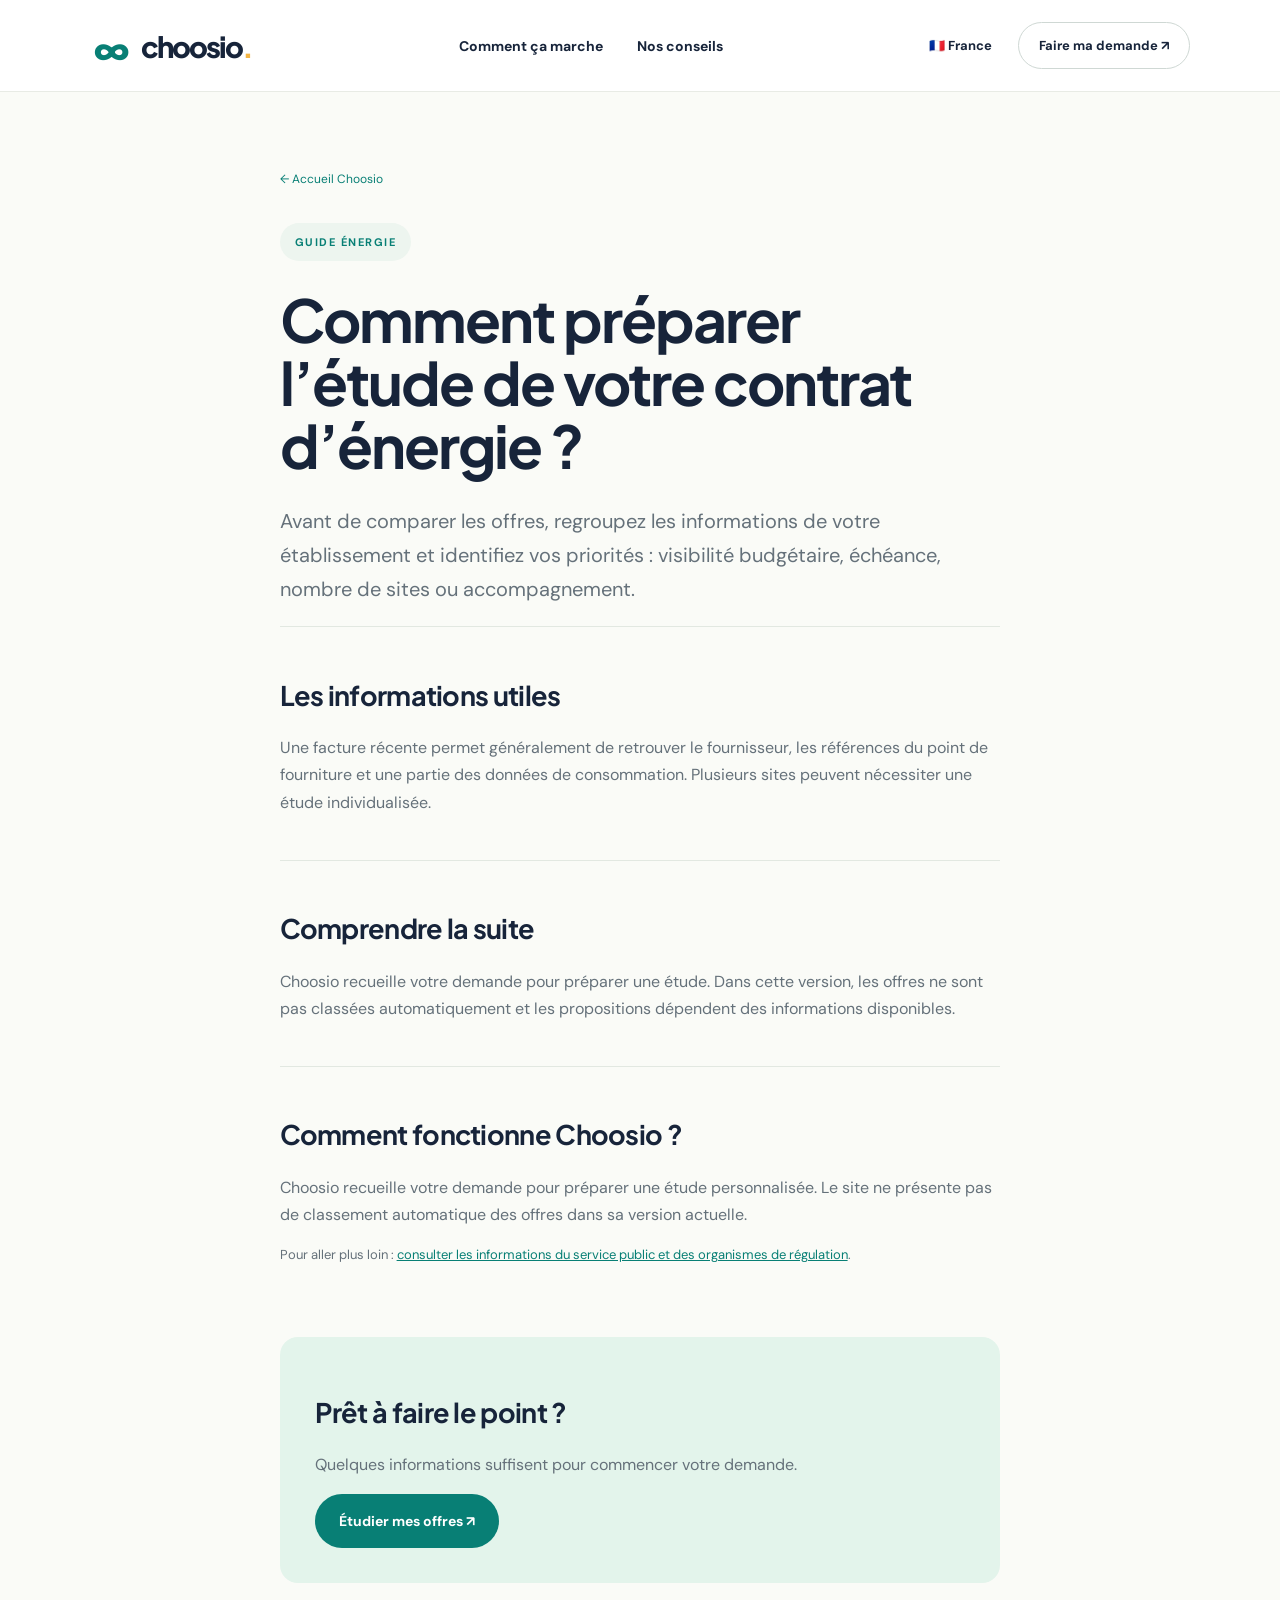
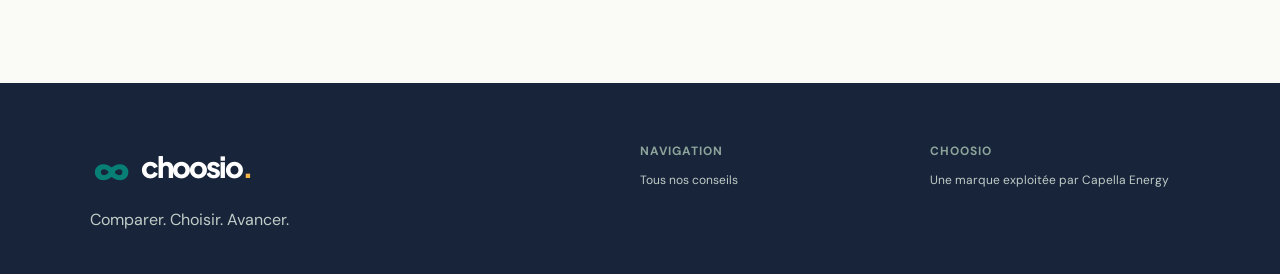
==== contrat-energie-entreprise/index.html @ 479e5b74 "Ajouter le site Choosio" ====
<!doctype html><html lang="fr"><head><meta charset="utf-8"><meta name="viewport" content="width=device-width,initial-scale=1"><meta name="robots" content="noindex,nofollow"><title>Contrat d’énergie entreprise : les points à vérifier | Choosio</title><meta name="description" content="Avant de comparer les offres, regroupez les informations de votre établissement et identifiez vos priorités : visibilité budgétaire, échéance, nombre de sites ou accompagnement."><link rel="preconnect" href="https://fonts.googleapis.com"><link rel="preconnect" href="https://fonts.gstatic.com" crossorigin><link href="https://fonts.googleapis.com/css2?family=DM+Sans:wght@400;500;600;700&family=Plus+Jakarta+Sans:wght@400;600;700;800&display=swap" rel="stylesheet"><link rel="stylesheet" href="/style.css"></head><body><header><a href="/" class="logo"><span class="symbol">∞</span>choosio<span class="dot">.</span></a><nav><a href="/#fonctionnement">Comment ça marche</a><a href="/#guides">Nos conseils</a></nav><div class="headright"><span class="country">🇫🇷 France</span><a class="headerbtn" href="/#commencer">Faire ma demande ↗</a></div></header><main class="article"><a class="crumb" href="/">← Accueil Choosio</a><div class="eyebrow" style="display:flex;width:max-content;margin-top:35px">GUIDE ÉNERGIE</div><h1>Comment préparer l’étude de votre contrat d’énergie ?</h1><p class="intro">Avant de comparer les offres, regroupez les informations de votre établissement et identifiez vos priorités : visibilité budgétaire, échéance, nombre de sites ou accompagnement.</p><section><h2>Les informations utiles</h2><p>Une facture récente permet généralement de retrouver le fournisseur, les références du point de fourniture et une partie des données de consommation. Plusieurs sites peuvent nécessiter une étude individualisée.</p></section><section><h2>Comprendre la suite</h2><p>Choosio recueille votre demande pour préparer une étude. Dans cette version, les offres ne sont pas classées automatiquement et les propositions dépendent des informations disponibles.</p></section><section><h2>Comment fonctionne Choosio ?</h2><p>Choosio recueille votre demande pour préparer une étude personnalisée. Le site ne présente pas de classement automatique des offres dans sa version actuelle.</p><p class="sources">Pour aller plus loin : <a href="https://entreprendre.service-public.gouv.fr/vosdroits/R72814">consulter les informations du service public et des organismes de régulation</a>.</p></section><section class="article-cta"><h2>Prêt à faire le point ?</h2><p>Quelques informations suffisent pour commencer votre demande.</p><a class="button" href="/#commencer">Étudier mes offres ↗</a></section></main><footer><div><a href="/" class="logo"><span class="symbol">∞</span>choosio<span class="dot">.</span></a><p>Comparer. Choisir. Avancer.</p></div><div><b>NAVIGATION</b><a href="/#guides">Tous nos conseils</a></div><div><b>CHOOSIO</b><span>Une marque exploitée par Capella Energy</span></div></footer></body></html>
---- style.css ----
*{box-sizing:border-box}html{scroll-behavior:smooth}body{margin:0;background:#fafbf7;color:#17243a;font-family:'DM Sans',sans-serif}header{height:92px;display:flex;align-items:center;justify-content:space-between;padding:0 7%;border-bottom:1px solid #e8ebe5;background:#fff}.logo{font:800 29px 'Plus Jakarta Sans';letter-spacing:-2px;color:#17243a;text-decoration:none;display:inline-flex;align-items:center}.symbol{font-size:46px;line-height:1;color:#087f75;letter-spacing:-5px;margin-right:13px}.dot{color:#f4b544}nav{display:flex;gap:34px}nav a,.textlink{color:#17243a;font-size:14px;text-decoration:none;font-weight:700}.headright{display:flex;gap:26px;align-items:center}.country{font-size:13px;font-weight:700}.headerbtn{border:1px solid #cfd8d4;border-radius:100px;padding:14px 20px;color:#17243a;text-decoration:none;font-size:13px;font-weight:700}.headerbtn span{margin-left:18px;color:#087f75}.hero{min-height:660px;display:grid;grid-template-columns:1fr 1fr;align-items:center;overflow:hidden;padding:40px 7% 50px;gap:6%}.eyebrow,.kicker{font-weight:700;font-size:11px;letter-spacing:1.5px;color:#087f75}.eyebrow{display:inline-flex;align-items:center;gap:10px;background:#edf5ef;padding:12px 15px;border-radius:40px}.eyebrow span{width:7px;height:7px;background:#f4b544;border-radius:50%}h1,h2,h3{font-family:'Plus Jakarta Sans',sans-serif;letter-spacing:-2px}h1{font-size:clamp(45px,5.3vw,76px);line-height:1.07;max-width:690px;margin:27px 0}p{color:#65717a;line-height:1.7}.hero-copy>p{max-width:500px;font-size:17px}.heroactions{display:flex;align-items:center;gap:30px;margin:32px 0}.button{border:0;display:inline-flex;align-items:center;justify-content:center;gap:40px;text-decoration:none;color:white;background:#087f75;border-radius:100px;padding:18px 24px;font-weight:700;font-size:14px;cursor:pointer}.button:hover{background:#06685f}.hero-tags{display:flex;gap:11px;flex-wrap:wrap;margin-top:60px}.hero-tags span{border:1px solid #e0e6e0;border-radius:30px;padding:9px 13px;color:#69766f;font-size:12px}.art{height:545px;background:#dff4eb;border-radius:220px 220px 32px 32px;position:relative;overflow:hidden;display:flex;justify-content:center;align-items:center}.art-orbit{position:absolute;border:1px solid #b6e3d3;border-radius:50%;width:530px;height:530px}.orbit2{width:410px;height:410px}.toplabel{position:absolute;top:50px;font-size:10px;letter-spacing:1px;font-weight:bold;color:#087f75}.sun{color:#f4b544;font-size:20px}.energy-card{position:relative;background:#fff;border-radius:22px;padding:27px;width:310px;box-shadow:0 25px 60px #28695822;transform:rotate(-3deg)}.cardtop{display:flex;align-items:center;gap:10px;color:#9ca7a0;font-size:9px;letter-spacing:1px;font-weight:bold}.mini-logo{color:#087f75;font-size:28px}.carddots{margin-left:auto}.energy-icon{width:43px;height:43px;background:#fef2d9;border-radius:50%;display:grid;place-items:center;color:#e3a127;margin:20px 0 12px;font-size:23px}.energy-card h3{font-size:22px;line-height:1.3;letter-spacing:-1px;margin:0}.energy-card p{font-size:12px;line-height:1.5}.cardline{border:1px solid #e9eeeb;border-radius:9px;margin-top:8px;padding:13px;font-size:12px;font-weight:700;display:flex;justify-content:space-between}.cardline strong{color:#087f75}.cardbottom{margin-top:18px;color:#91a198;font-size:10px;display:flex;justify-content:space-between}.floatcard{position:absolute;bottom:60px;right:5%;background:#fff;padding:14px 18px;border-radius:12px;display:flex;gap:10px;align-items:center;box-shadow:0 12px 30px #28695822;font-size:11px}.floatcard small{display:block;color:#88948c;margin-top:4px}.float-icon,.success-icon{display:grid;place-items:center;background:#dff4eb;color:#087f75;border-radius:50%;width:35px;height:35px}.spark{position:absolute;top:115px;right:12%;color:#f4b544;font-size:50px}.ticker{display:flex;justify-content:space-evenly;align-items:center;background:#17243a;color:#fff;padding:21px;font-size:10px;font-weight:bold;letter-spacing:1.5px}.ticker b{color:#f4b544;font-size:18px}.section{padding:110px 7%}.section-head{display:flex;align-items:end;justify-content:space-between;gap:30px}.section-head p{max-width:350px}.section h2,.formintro h2{font-size:clamp(36px,4vw,55px);line-height:1.16;margin:20px 0 30px}em{font-style:normal;color:#087f75}.step-grid{display:grid;grid-template-columns:repeat(3,1fr);gap:18px;margin-top:45px}.step-grid article{padding:28px;border:1px solid #e2e8e1;background:#fff;border-radius:17px;min-height:220px}.stepnum{font-size:13px;font-weight:bold;color:#a4b2aa;display:flex;justify-content:space-between}.stepnum span{color:#087f75;font-size:22px}.step-grid h3{font-size:19px;margin-top:45px;letter-spacing:-.5px}.step-grid p{font-size:14px}.formsection{background:#e3f4eb;padding:100px 7%;display:grid;grid-template-columns:.8fr 1.2fr;gap:8%}.formintro>p{max-width:430px}.little-note{display:flex;gap:14px;margin-top:60px;font-size:13px;line-height:1.6}.little-note>span{font-size:28px;color:#e9aa35}.formcard{background:#fff;border-radius:22px;padding:35px;box-shadow:0 18px 50px #255b3b11}.form-head{display:flex;justify-content:space-between;font-size:10px;letter-spacing:1px;font-weight:700;color:#738178}.bar{height:4px;background:#edf1ed;border-radius:3px;margin:15px 0 32px}.bar span{display:block;width:33.33%;height:100%;background:#087f75;transition:.2s}.formcard h3{font-size:24px;letter-spacing:-.7px;margin:0}.formcard p{font-size:14px}.choices{display:grid;gap:10px;margin:25px 0}.choices button{border:1px solid #e0e7e2;background:white;border-radius:12px;text-align:left;padding:17px;color:#17243a;font-weight:700;font-size:15px;cursor:pointer}.choices button:hover{border-color:#087f75;background:#f4fbf7}.choices small{display:block;font-weight:400;color:#78877f;margin-top:5px}.choices b{float:right;color:#087f75;margin-top:-20px}.fields{display:grid;grid-template-columns:1fr 1fr;gap:15px;margin:25px 0}.fields label{font-size:12px;font-weight:700}.fields input{display:block;width:100%;padding:12px;margin-top:7px;border:1px solid #dce5df;border-radius:8px;font:inherit}.check{font-size:12px;display:flex;gap:10px;color:#596a61}.demo-warning{font-size:12px!important;background:#fff5da;padding:12px;border-radius:8px;color:#735819}.formactions{display:flex;justify-content:space-between;align-items:center}.back{border:0;background:none;color:#087f75;font-weight:700;cursor:pointer;padding:12px 0}.clarity{display:grid;grid-template-columns:1fr 1fr;gap:10%;align-items:center}.clarity-art{min-height:340px;border-radius:20px;background:#17243a;display:flex;align-items:center;justify-content:center;gap:25px;color:white;font-weight:800;font-size:27px;letter-spacing:1px}.circle{font-size:120px;color:#f4b544}.faq{display:grid;grid-template-columns:1fr 1fr;gap:10%;background:white}.faq details{border-bottom:1px solid #e2e9e4;padding:20px 0}.faq summary{cursor:pointer;font-weight:700;list-style:none}.faq summary:after{content:'+';float:right;color:#087f75;font-size:22px}.faq p{font-size:14px}.cta{margin:20px 7% 80px;background:#087f75;border-radius:24px;padding:60px;text-align:center;color:#fff}.cta span{font-size:10px;letter-spacing:2px}.cta h2{font-size:45px;line-height:1.15}.cta h2 span{font-size:inherit;color:#f4b544}.light{background:white;color:#087f75}.light:hover{background:#eff9f3}footer{background:#17243a;color:white;padding:60px 7% 25px;display:grid;grid-template-columns:2fr 1fr 1fr;gap:30px}footer .logo{color:white}footer div:not(:first-child){display:flex;flex-direction:column;gap:13px;font-size:12px}footer p,footer span,footer a{color:#c1cdc7}footer a{text-decoration:none}footer b{color:#8ea49b;letter-spacing:1px}.footbottom{grid-column:1/-1;border-top:1px solid #ffffff24;padding-top:22px;margin-top:30px}.formstep[hidden]{display:none}@media(max-width:850px){header{height:75px;padding:0 5%}nav,.headerbtn{display:none}.hero{grid-template-columns:1fr;padding:50px 6%;gap:35px}.hero-tags{margin-top:30px}.art{height:450px}.section,.formsection{padding:75px 6%}.formsection,.clarity,.faq{grid-template-columns:1fr}.formsection{gap:35px}.little-note{margin-top:25px}.step-grid{grid-template-columns:1fr}.section-head{display:block}.clarity{gap:35px}.faq{gap:20px}.ticker span:nth-of-type(4),.ticker b:last-of-type{display:none}.cta{margin:20px 6% 60px;padding:45px 20px}.cta h2{font-size:32px}footer{grid-template-columns:1fr 1fr}.footbottom{grid-column:1/-1}}@media(max-width:480px){.fields{grid-template-columns:1fr}.formcard{padding:25px}.heroactions{gap:15px}.textlink{font-size:12px}.ticker{font-size:8px}.floatcard{right:2%}}
.resource-links{display:grid;grid-template-columns:repeat(3,1fr);gap:16px;margin-top:42px}.resource-links a{display:flex;justify-content:space-between;gap:15px;padding:28px;border:1px solid #e2e8e1;background:white;border-radius:16px;color:#17243a;text-decoration:none;font:700 17px 'Plus Jakarta Sans';line-height:1.5}.resource-links a span{color:#087f75}.resource-links a:hover{border-color:#087f75}.fields select{display:block;width:100%;padding:12px;margin-top:7px;border:1px solid #dce5df;border-radius:8px;font:inherit;background:white}.article{max-width:900px;margin:auto;padding:75px 7% 100px}.article .crumb{font-size:12px;color:#087f75;text-decoration:none}.article h1{font-size:clamp(36px,5vw,59px)}.article .intro{font-size:20px;max-width:760px}.article section{padding:28px 0;border-top:1px solid #e2e8e1}.article h2{font-size:27px;letter-spacing:-.7px}.article p{max-width:720px}.article .article-cta{background:#e3f4eb;border:0;border-radius:18px;padding:35px;margin-top:30px}.sources{font-size:13px}.sources a{color:#087f75}@media(max-width:850px){.resource-links{grid-template-columns:1fr}}
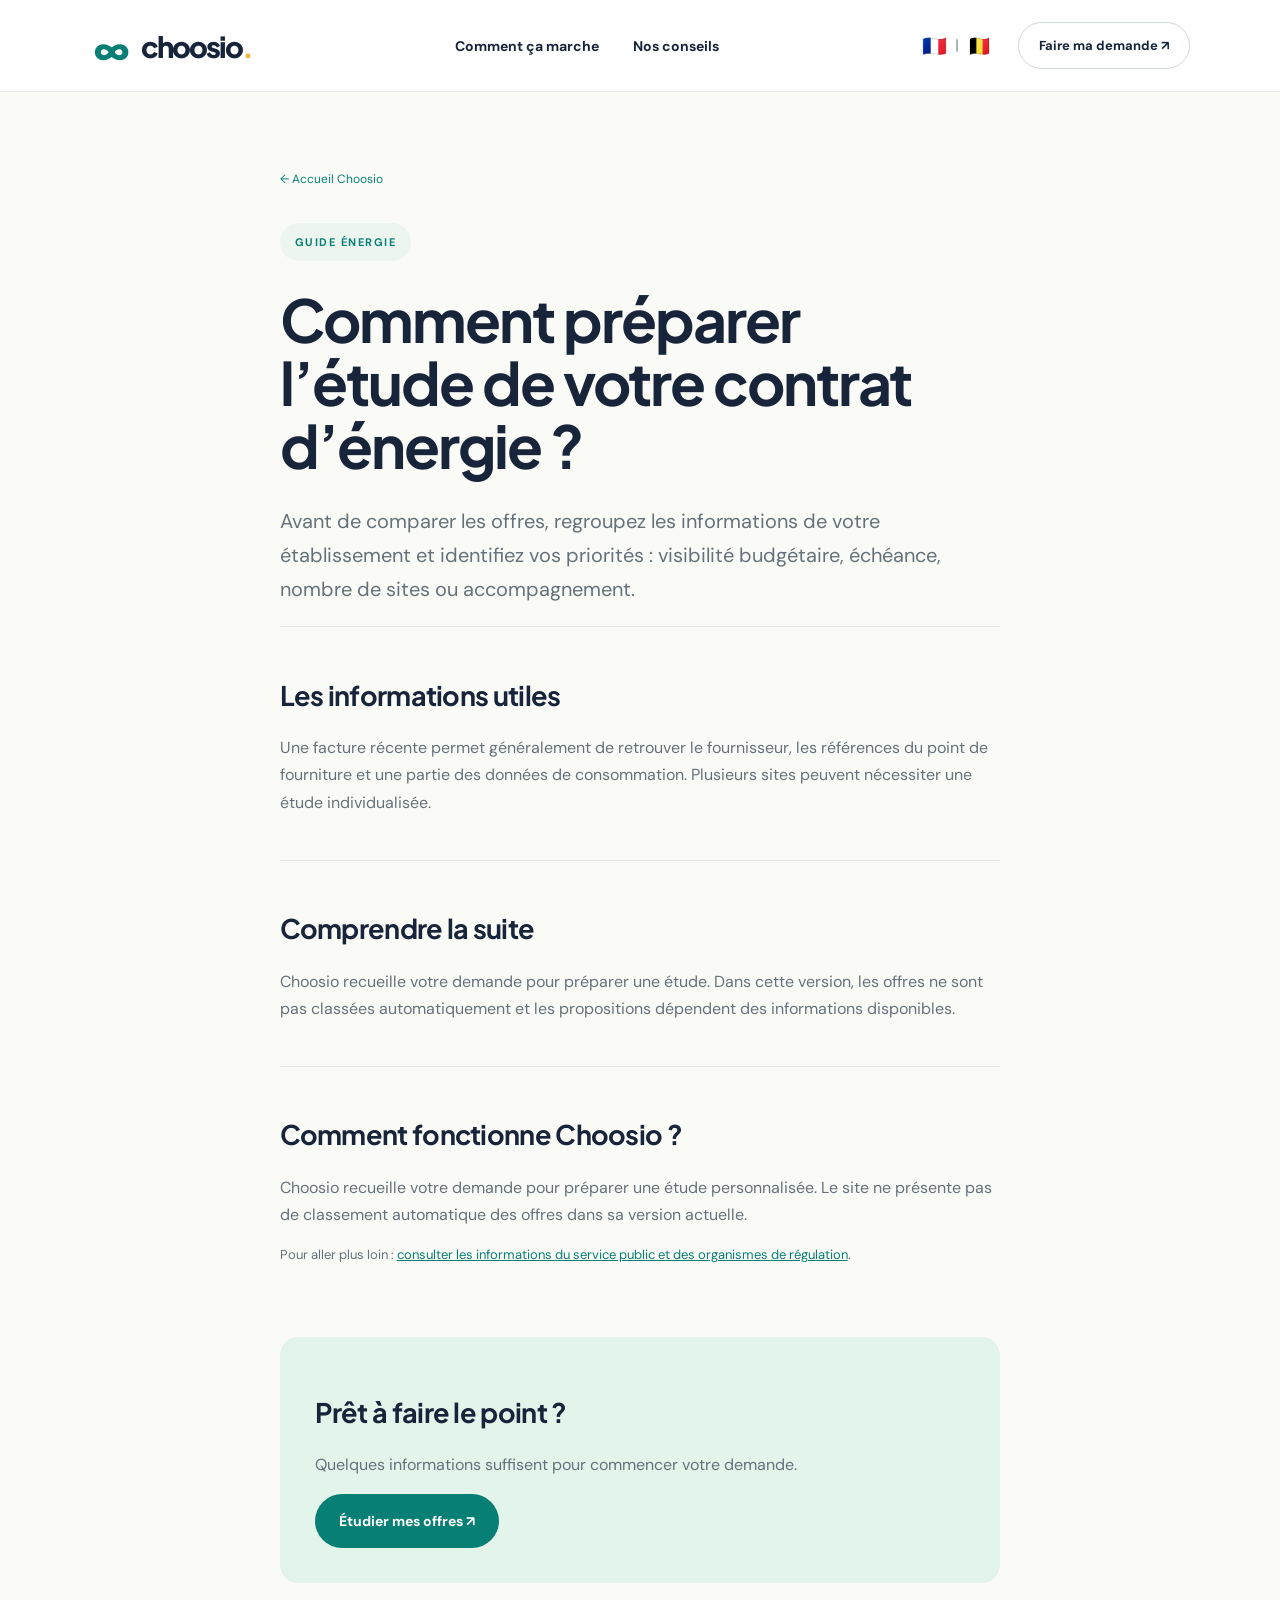
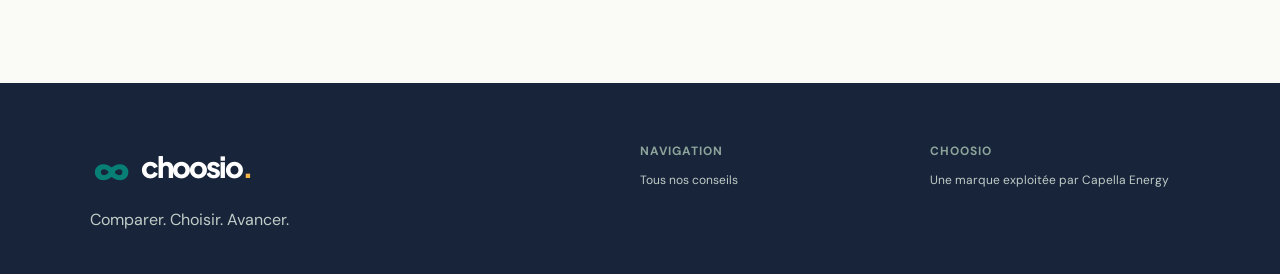
==== commit da4cabf3: "Ajouter le sélecteur de pays" ====
--- a/contrat-energie-entreprise/index.html
+++ b/contrat-energie-entreprise/index.html
@@ -1 +1 @@
-<!doctype html><html lang="fr"><head><meta charset="utf-8"><meta name="viewport" content="width=device-width,initial-scale=1"><meta name="robots" content="noindex,nofollow"><title>Contrat d’énergie entreprise : les points à vérifier | Choosio</title><meta name="description" content="Avant de comparer les offres, regroupez les informations de votre établissement et identifiez vos priorités : visibilité budgétaire, échéance, nombre de sites ou accompagnement."><link rel="preconnect" href="https://fonts.googleapis.com"><link rel="preconnect" href="https://fonts.gstatic.com" crossorigin><link href="https://fonts.googleapis.com/css2?family=DM+Sans:wght@400;500;600;700&family=Plus+Jakarta+Sans:wght@400;600;700;800&display=swap" rel="stylesheet"><link rel="stylesheet" href="/style.css"></head><body><header><a href="/" class="logo"><span class="symbol">∞</span>choosio<span class="dot">.</span></a><nav><a href="/#fonctionnement">Comment ça marche</a><a href="/#guides">Nos conseils</a></nav><div class="headright"><span class="country">🇫🇷 France</span><a class="headerbtn" href="/#commencer">Faire ma demande ↗</a></div></header><main class="article"><a class="crumb" href="/">← Accueil Choosio</a><div class="eyebrow" style="display:flex;width:max-content;margin-top:35px">GUIDE ÉNERGIE</div><h1>Comment préparer l’étude de votre contrat d’énergie ?</h1><p class="intro">Avant de comparer les offres, regroupez les informations de votre établissement et identifiez vos priorités : visibilité budgétaire, échéance, nombre de sites ou accompagnement.</p><section><h2>Les informations utiles</h2><p>Une facture récente permet généralement de retrouver le fournisseur, les références du point de fourniture et une partie des données de consommation. Plusieurs sites peuvent nécessiter une étude individualisée.</p></section><section><h2>Comprendre la suite</h2><p>Choosio recueille votre demande pour préparer une étude. Dans cette version, les offres ne sont pas classées automatiquement et les propositions dépendent des informations disponibles.</p></section><section><h2>Comment fonctionne Choosio ?</h2><p>Choosio recueille votre demande pour préparer une étude personnalisée. Le site ne présente pas de classement automatique des offres dans sa version actuelle.</p><p class="sources">Pour aller plus loin : <a href="https://entreprendre.service-public.gouv.fr/vosdroits/R72814">consulter les informations du service public et des organismes de régulation</a>.</p></section><section class="article-cta"><h2>Prêt à faire le point ?</h2><p>Quelques informations suffisent pour commencer votre demande.</p><a class="button" href="/#commencer">Étudier mes offres ↗</a></section></main><footer><div><a href="/" class="logo"><span class="symbol">∞</span>choosio<span class="dot">.</span></a><p>Comparer. Choisir. Avancer.</p></div><div><b>NAVIGATION</b><a href="/#guides">Tous nos conseils</a></div><div><b>CHOOSIO</b><span>Une marque exploitée par Capella Energy</span></div></footer></body></html>+<!doctype html><html lang="fr"><head><meta charset="utf-8"><meta name="viewport" content="width=device-width,initial-scale=1"><meta name="robots" content="noindex,nofollow"><title>Contrat d’énergie entreprise : les points à vérifier | Choosio</title><meta name="description" content="Avant de comparer les offres, regroupez les informations de votre établissement et identifiez vos priorités : visibilité budgétaire, échéance, nombre de sites ou accompagnement."><link rel="preconnect" href="https://fonts.googleapis.com"><link rel="preconnect" href="https://fonts.gstatic.com" crossorigin><link href="https://fonts.googleapis.com/css2?family=DM+Sans:wght@400;500;600;700&family=Plus+Jakarta+Sans:wght@400;600;700;800&display=swap" rel="stylesheet"><link rel="stylesheet" href="/style.css"></head><body><header><a href="/" class="logo"><span class="symbol">∞</span>choosio<span class="dot">.</span></a><nav><a href="/#fonctionnement">Comment ça marche</a><a href="/#guides">Nos conseils</a></nav><div class="headright"><span class="country" role="group" aria-label="Choisir le pays" style="display:inline-flex;align-items:center;gap:8px;white-space:nowrap;font-size:20px;line-height:1"><a href="https://choosio.fr/" aria-label="France" aria-current="page" style="text-decoration:none">🇫🇷</a><span aria-hidden="true" style="font-size:15px;color:#aab5ae">|</span><a href="https://choosio.be/" aria-label="Belgique" style="text-decoration:none">🇧🇪</a></span><a class="headerbtn" href="/#commencer">Faire ma demande ↗</a></div></header><main class="article"><a class="crumb" href="/">← Accueil Choosio</a><div class="eyebrow" style="display:flex;width:max-content;margin-top:35px">GUIDE ÉNERGIE</div><h1>Comment préparer l’étude de votre contrat d’énergie ?</h1><p class="intro">Avant de comparer les offres, regroupez les informations de votre établissement et identifiez vos priorités : visibilité budgétaire, échéance, nombre de sites ou accompagnement.</p><section><h2>Les informations utiles</h2><p>Une facture récente permet généralement de retrouver le fournisseur, les références du point de fourniture et une partie des données de consommation. Plusieurs sites peuvent nécessiter une étude individualisée.</p></section><section><h2>Comprendre la suite</h2><p>Choosio recueille votre demande pour préparer une étude. Dans cette version, les offres ne sont pas classées automatiquement et les propositions dépendent des informations disponibles.</p></section><section><h2>Comment fonctionne Choosio ?</h2><p>Choosio recueille votre demande pour préparer une étude personnalisée. Le site ne présente pas de classement automatique des offres dans sa version actuelle.</p><p class="sources">Pour aller plus loin : <a href="https://entreprendre.service-public.gouv.fr/vosdroits/R72814">consulter les informations du service public et des organismes de régulation</a>.</p></section><section class="article-cta"><h2>Prêt à faire le point ?</h2><p>Quelques informations suffisent pour commencer votre demande.</p><a class="button" href="/#commencer">Étudier mes offres ↗</a></section></main><footer><div><a href="/" class="logo"><span class="symbol">∞</span>choosio<span class="dot">.</span></a><p>Comparer. Choisir. Avancer.</p></div><div><b>NAVIGATION</b><a href="/#guides">Tous nos conseils</a></div><div><b>CHOOSIO</b><span>Une marque exploitée par Capella Energy</span></div></footer></body></html>
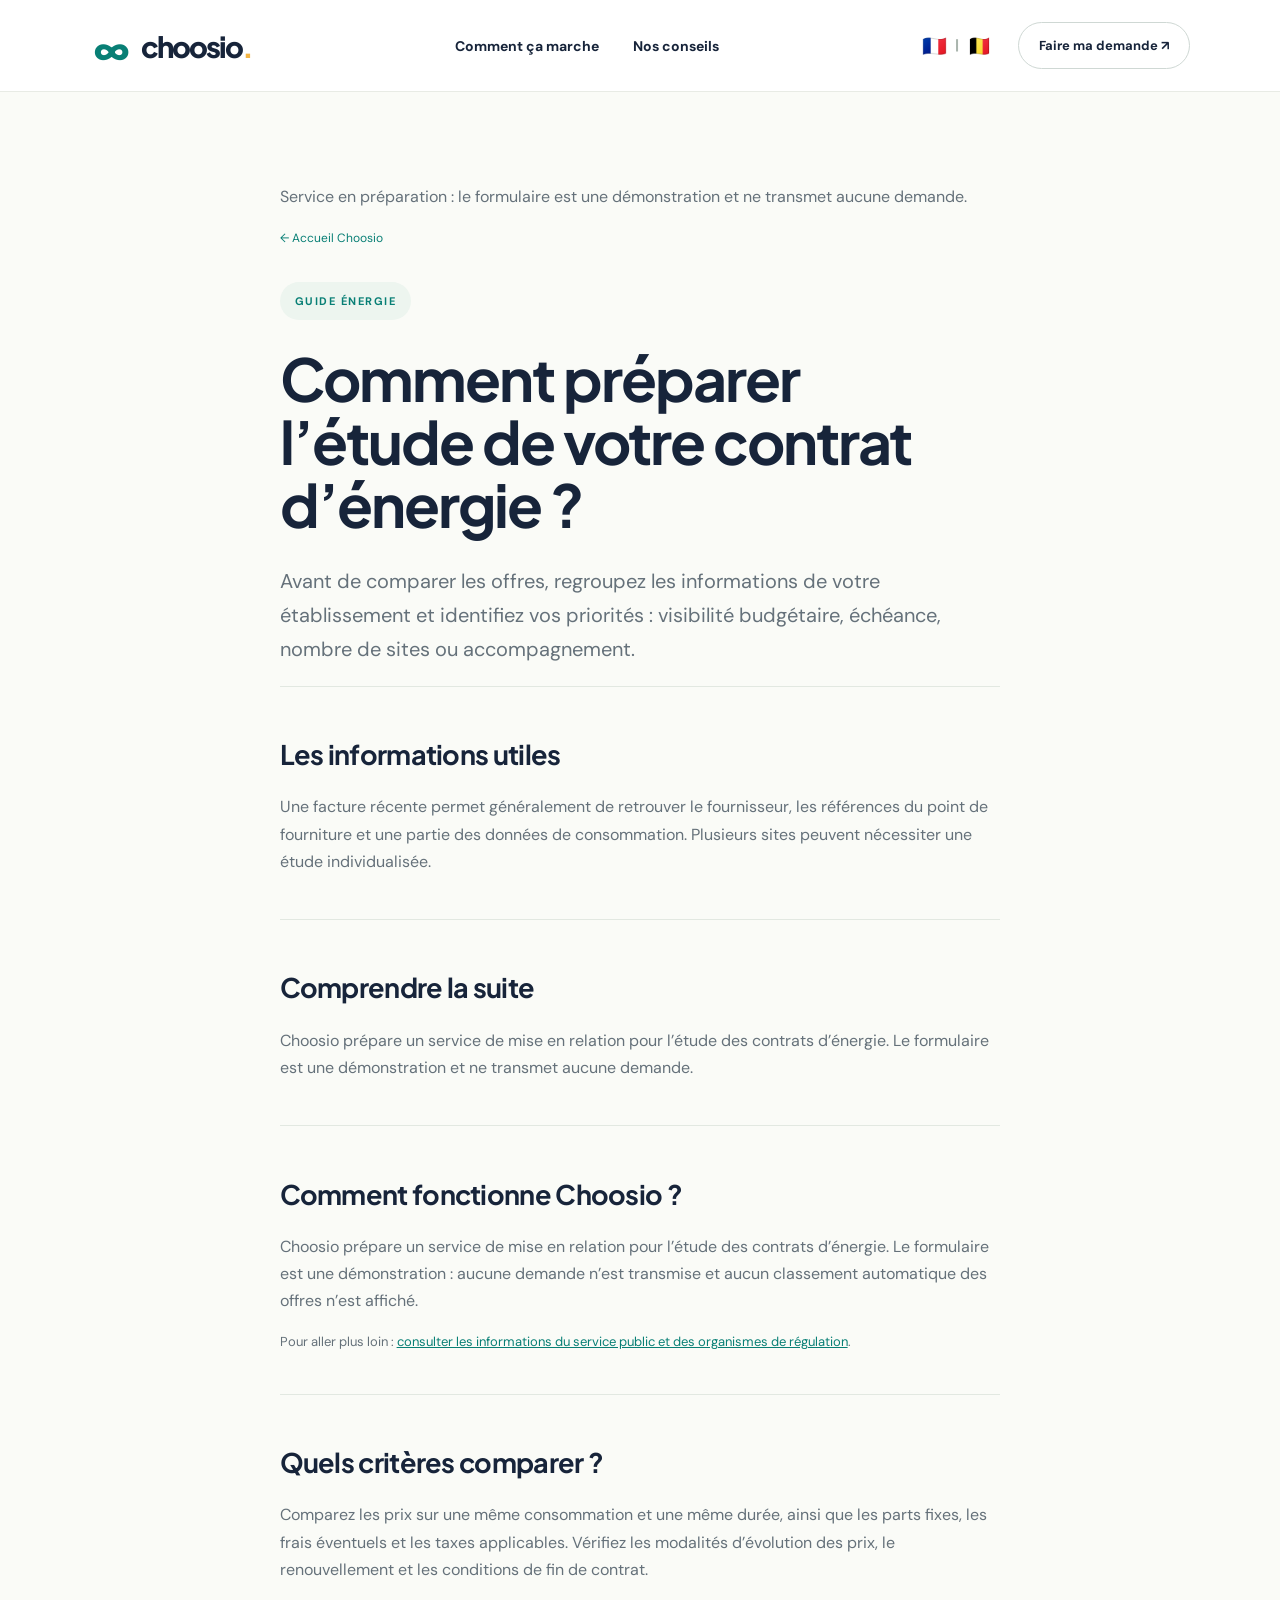
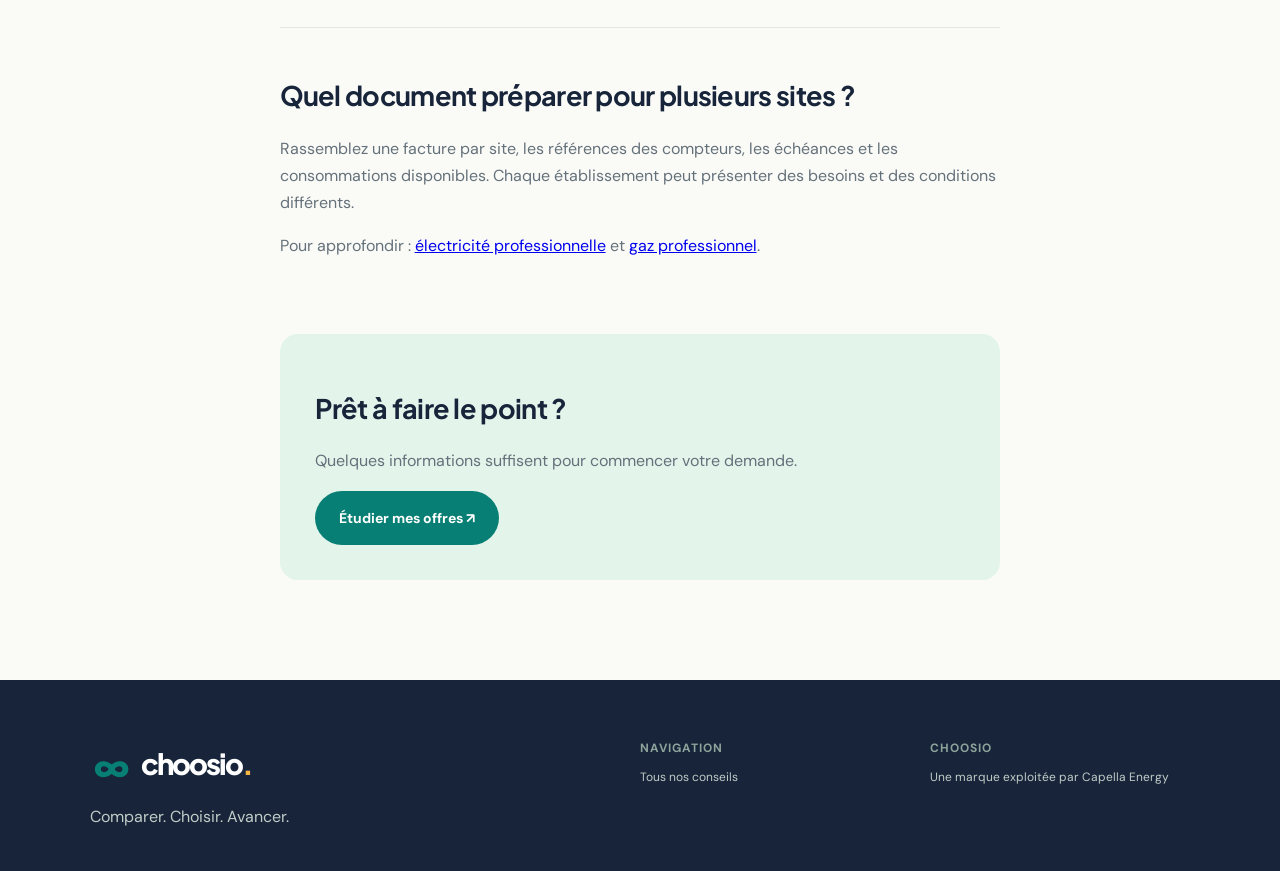
==== commit c3d2ec79: "Améliorer le référencement et clarifier le service" ====
--- a/contrat-energie-entreprise/index.html
+++ b/contrat-energie-entreprise/index.html
@@ -1 +1 @@
-<!doctype html><html lang="fr"><head><meta charset="utf-8"><meta name="viewport" content="width=device-width,initial-scale=1"><meta name="robots" content="noindex,nofollow"><title>Contrat d’énergie entreprise : les points à vérifier | Choosio</title><meta name="description" content="Avant de comparer les offres, regroupez les informations de votre établissement et identifiez vos priorités : visibilité budgétaire, échéance, nombre de sites ou accompagnement."><link rel="preconnect" href="https://fonts.googleapis.com"><link rel="preconnect" href="https://fonts.gstatic.com" crossorigin><link href="https://fonts.googleapis.com/css2?family=DM+Sans:wght@400;500;600;700&family=Plus+Jakarta+Sans:wght@400;600;700;800&display=swap" rel="stylesheet"><link rel="stylesheet" href="/style.css"></head><body><header><a href="/" class="logo"><span class="symbol">∞</span>choosio<span class="dot">.</span></a><nav><a href="/#fonctionnement">Comment ça marche</a><a href="/#guides">Nos conseils</a></nav><div class="headright"><span class="country" role="group" aria-label="Choisir le pays" style="display:inline-flex;align-items:center;gap:8px;white-space:nowrap;font-size:20px;line-height:1"><a href="https://choosio.fr/" aria-label="France" aria-current="page" style="text-decoration:none">🇫🇷</a><span aria-hidden="true" style="font-size:15px;color:#aab5ae">|</span><a href="https://choosio.be/" aria-label="Belgique" style="text-decoration:none">🇧🇪</a></span><a class="headerbtn" href="/#commencer">Faire ma demande ↗</a></div></header><main class="article"><a class="crumb" href="/">← Accueil Choosio</a><div class="eyebrow" style="display:flex;width:max-content;margin-top:35px">GUIDE ÉNERGIE</div><h1>Comment préparer l’étude de votre contrat d’énergie ?</h1><p class="intro">Avant de comparer les offres, regroupez les informations de votre établissement et identifiez vos priorités : visibilité budgétaire, échéance, nombre de sites ou accompagnement.</p><section><h2>Les informations utiles</h2><p>Une facture récente permet généralement de retrouver le fournisseur, les références du point de fourniture et une partie des données de consommation. Plusieurs sites peuvent nécessiter une étude individualisée.</p></section><section><h2>Comprendre la suite</h2><p>Choosio recueille votre demande pour préparer une étude. Dans cette version, les offres ne sont pas classées automatiquement et les propositions dépendent des informations disponibles.</p></section><section><h2>Comment fonctionne Choosio ?</h2><p>Choosio recueille votre demande pour préparer une étude personnalisée. Le site ne présente pas de classement automatique des offres dans sa version actuelle.</p><p class="sources">Pour aller plus loin : <a href="https://entreprendre.service-public.gouv.fr/vosdroits/R72814">consulter les informations du service public et des organismes de régulation</a>.</p></section><section class="article-cta"><h2>Prêt à faire le point ?</h2><p>Quelques informations suffisent pour commencer votre demande.</p><a class="button" href="/#commencer">Étudier mes offres ↗</a></section></main><footer><div><a href="/" class="logo"><span class="symbol">∞</span>choosio<span class="dot">.</span></a><p>Comparer. Choisir. Avancer.</p></div><div><b>NAVIGATION</b><a href="/#guides">Tous nos conseils</a></div><div><b>CHOOSIO</b><span>Une marque exploitée par Capella Energy</span></div></footer></body></html>+<!doctype html><html lang="fr"><head><meta charset="utf-8"><meta name="viewport" content="width=device-width,initial-scale=1"><title>Contrat d’énergie entreprise : points à vérifier | Choosio</title><meta name="description" content="Facture, échéance, prix fixe ou variable et sites multiples : préparez l’étude de votre contrat d’énergie professionnel."><link rel="preconnect" href="https://fonts.googleapis.com"><link rel="preconnect" href="https://fonts.gstatic.com" crossorigin><link href="https://fonts.googleapis.com/css2?family=DM+Sans:wght@400;500;600;700&family=Plus+Jakarta+Sans:wght@400;600;700;800&display=swap" rel="stylesheet"><link rel="stylesheet" href="/style.css"><link rel="canonical" href="https://choosio.fr/contrat-energie-entreprise/"><meta property="og:type" content="website"><meta property="og:title" content="Contrat d’énergie entreprise : points à vérifier | Choosio"><meta property="og:description" content="Facture, échéance, prix fixe ou variable et sites multiples : préparez l’étude de votre contrat d’énergie professionnel."><meta property="og:url" content="https://choosio.fr/contrat-energie-entreprise/"><meta property="og:locale" content="fr_FR"><script type="application/ld+json">{"@context":"https://schema.org","@type":"WebSite","name":"Choosio","url":"https://choosio.fr/","inLanguage":"fr-FR"}</script></head><body><header><a href="/" class="logo"><span class="symbol">∞</span>choosio<span class="dot">.</span></a><nav><a href="/#fonctionnement">Comment ça marche</a><a href="/#guides">Nos conseils</a></nav><div class="headright"><span class="country" role="group" aria-label="Choisir le pays" style="display:inline-flex;align-items:center;gap:8px;white-space:nowrap;font-size:20px;line-height:1"><a href="https://choosio.fr/" aria-label="France" aria-current="page" style="text-decoration:none">🇫🇷</a><span aria-hidden="true" style="font-size:15px;color:#aab5ae">|</span><a href="https://choosio.be/" aria-label="Belgique" style="text-decoration:none">🇧🇪</a></span><a class="headerbtn" href="/#commencer">Faire ma demande ↗</a></div></header><main class="article"><p role="status">Service en préparation : le formulaire est une démonstration et ne transmet aucune demande.</p><a class="crumb" href="/">← Accueil Choosio</a><div class="eyebrow" style="display:flex;width:max-content;margin-top:35px">GUIDE ÉNERGIE</div><h1>Comment préparer l’étude de votre contrat d’énergie ?</h1><p class="intro">Avant de comparer les offres, regroupez les informations de votre établissement et identifiez vos priorités : visibilité budgétaire, échéance, nombre de sites ou accompagnement.</p><section><h2>Les informations utiles</h2><p>Une facture récente permet généralement de retrouver le fournisseur, les références du point de fourniture et une partie des données de consommation. Plusieurs sites peuvent nécessiter une étude individualisée.</p></section><section><h2>Comprendre la suite</h2><p>Choosio prépare un service de mise en relation pour l’étude des contrats d’énergie. Le formulaire est une démonstration et ne transmet aucune demande.</p></section><section><h2>Comment fonctionne Choosio ?</h2><p>Choosio prépare un service de mise en relation pour l’étude des contrats d’énergie. Le formulaire est une démonstration : aucune demande n’est transmise et aucun classement automatique des offres n’est affiché.</p><p class="sources">Pour aller plus loin : <a href="https://entreprendre.service-public.gouv.fr/vosdroits/R72814">consulter les informations du service public et des organismes de régulation</a>.</p></section><section><h2>Quels critères comparer ?</h2><p>Comparez les prix sur une même consommation et une même durée, ainsi que les parts fixes, les frais éventuels et les taxes applicables. Vérifiez les modalités d’évolution des prix, le renouvellement et les conditions de fin de contrat.</p></section><section><h2>Quel document préparer pour plusieurs sites ?</h2><p>Rassemblez une facture par site, les références des compteurs, les échéances et les consommations disponibles. Chaque établissement peut présenter des besoins et des conditions différents.</p><p>Pour approfondir : <a href="/electricite-professionnel/">électricité professionnelle</a> et <a href="/gaz-professionnel/">gaz professionnel</a>.</p></section><section class="article-cta"><h2>Prêt à faire le point ?</h2><p>Quelques informations suffisent pour commencer votre demande.</p><a class="button" href="/#commencer">Étudier mes offres ↗</a></section></main><footer><div><a href="/" class="logo"><span class="symbol">∞</span>choosio<span class="dot">.</span></a><p>Comparer. Choisir. Avancer.</p></div><div><b>NAVIGATION</b><a href="/#guides">Tous nos conseils</a></div><div><b>CHOOSIO</b><span>Une marque exploitée par Capella Energy</span></div></footer></body></html>
